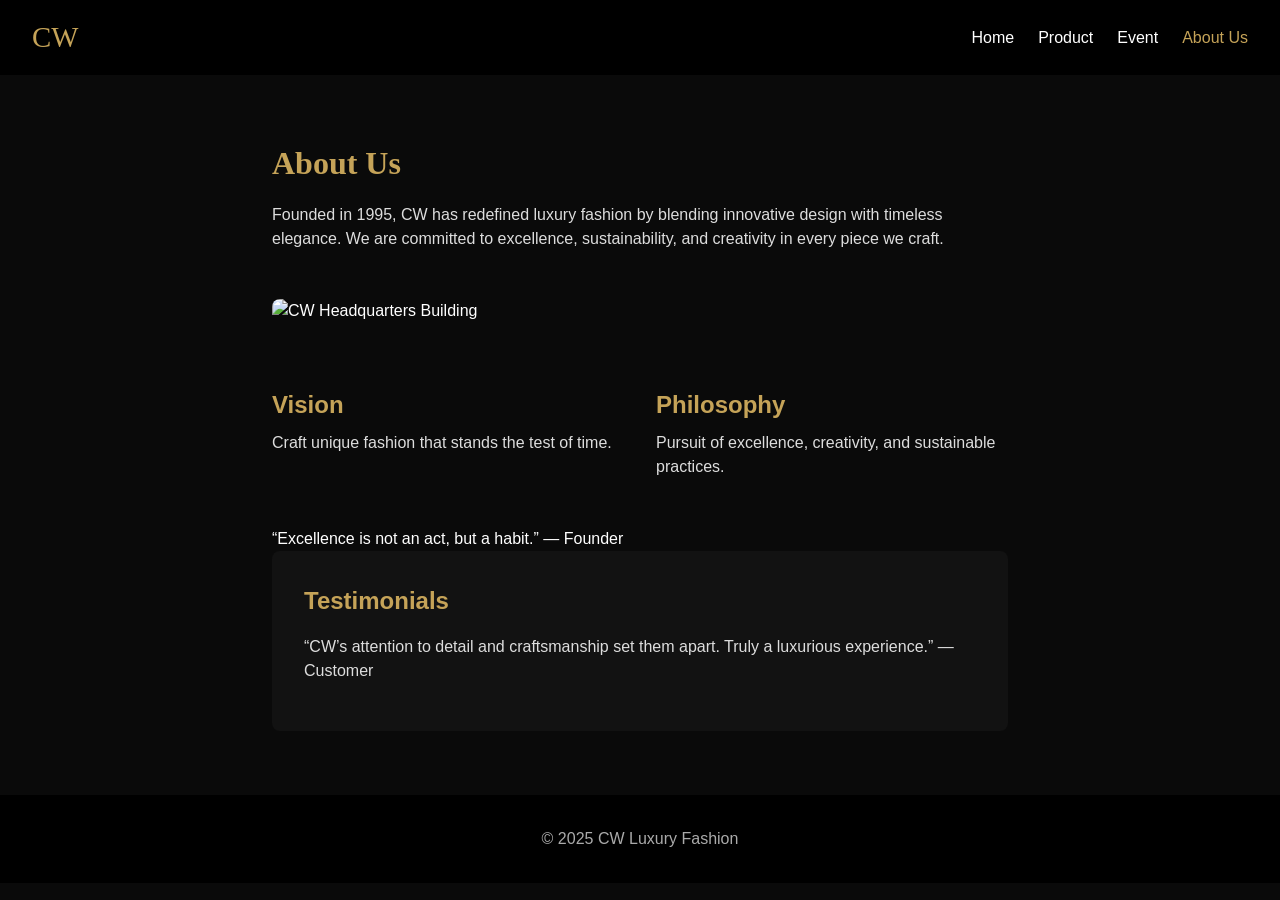
==== about.html @ 70b519a5 "Add files via upload" ====
<!DOCTYPE html>
<html lang="en">
<head>
  <meta charset="UTF-8"/>
  <meta name="viewport" content="width=device-width, initial-scale=1.0"/>
  <title>CW — About Us</title>
  <link rel="stylesheet" href="style.css"/>
</head>
<body>
  <!-- NAVBAR -->
  <header class="navbar">
    <div class="logo">CW</div>
    <button class="nav-toggle">☰</button>
    <nav class="nav-menu">
      <ul>
        <li><a href="index.html">Home</a></li>
        <li><a href="product.html">Product</a></li>
        <li><a href="event.html">Event</a></li>
        <li><a href="about.html" class="active">About Us</a></li>
      </ul>
    </nav>
  </header>

  <!-- MAIN CONTENT -->
  <main class="about-page">
    <h1>About Us</h1>
    <p>Founded in 1995, CW has redefined luxury fashion by blending innovative design with timeless elegance. We are committed to excellence, sustainability, and creativity in every piece we craft.</p>
    <img src="images/company-building.jpg" alt="CW Headquarters Building">
    <div class="vision-philosophy">
      <div>
        <h2>Vision</h2>
        <p>Craft unique fashion that stands the test of time.</p>
      </div>
      <div>
        <h2>Philosophy</h2>
        <p>Pursuit of excellence, creativity, and sustainable practices.</p>
      </div>
    </div>
    <blockquote>“Excellence is not an act, but a habit.” — Founder</blockquote>
    <section class="testimonials">
      <h2>Testimonials</h2>
      <p>“CW’s attention to detail and craftsmanship set them apart. Truly a luxurious experience.” — Customer</p>
    </section>
  </main>

  <!-- FOOTER -->
  <footer>
    <p>&copy; 2025 CW Luxury Fashion</p>
  </footer>

  <script src="js/script.js"></script>
</body>
</html>
---- style.css ----
/* ====================
   RESET & BASE STYLES
   ==================== */
   * {
    margin: 0;
    padding: 0;
    box-sizing: border-box;
  }
  body {
    font-family: 'Inter', sans-serif;
    background: #0A0A0A;
    color: #FFF;
    line-height: 1.5;
  }
  a {
    text-decoration: none;
    color: inherit;
  }
  
  /* ============
     NAVBAR
     ============ */
  .navbar {
    display: flex;
    align-items: center;
    justify-content: space-between;
    padding: 1rem 2rem;
    background: #000;
    position: sticky;
    top: 0;
    z-index: 10;
  }
  .logo {
    font-family: 'Playfair Display', serif;
    font-size: 1.8rem;
    color: #C5A358;
  }
  .nav-toggle {
    display: none;
    background: none;
    border: none;
    font-size: 1.5rem;
    color: #FFF;
    cursor: pointer;
  }
  .nav-menu ul {
    display: flex;
    list-style: none;
    gap: 1.5rem;
  }
  .nav-menu a {
    font-weight: 500;
    transition: color 0.3s;
  }
  .nav-menu a:hover,
  .nav-menu .active {
    color: #C5A358;
  }
  
  /* ============
     HERO SECTION
     ============ */
  .hero {
    position: relative;
    height: 80vh;
    display: flex;
    align-items: center;
    justify-content: center;
    text-align: center;
  }
  .hero-bg {
    position: absolute;
    inset: 0;
    background: url('../images/hero.jpg') center/cover no-repeat;
    opacity: 0.3;
  }
  .hero-text {
    position: relative;
    max-width: 700px;
  }
  .hero-text h1 {
    font-size: 3rem;
    margin-bottom: 1rem;
  }
  .hero-text p {
    margin-bottom: 1.5rem;
    font-size: 1.1rem;
    color: #DDD;
  }
  
  /* BUTTONS */
  .btn {
    display: inline-block;
    padding: 0.75rem 2rem;
    border: 2px solid #C5A358;
    color: #C5A358;
    transition: all 0.3s;
  }
  .btn:hover {
    background: #C5A358;
    color: #000;
  }
  .btn-secondary {
    display: inline-block;
    padding: 0.5rem 1.5rem;
    border: 2px solid #C5A358;
    color: #C5A358;
    transition: all 0.3s;
  }
  .btn-secondary:hover {
    background: #C5A358;
    color: #000;
  }
  
  /* ================
     ABOUT PREVIEW
     ================ */
  .about-preview {
    padding: 4rem 2rem;
    background: #121212;
    text-align: center;
  }
  .about-preview h2 {
    font-size: 2rem;
    margin-bottom: 1rem;
    color: #C5A358;
  }
  .about-preview p {
    max-width: 600px;
    margin: 0 auto 1.5rem;
    color: #DDD;
  }
  
  /* ===================
     NEW ARRIVALS SECTION
     =================== */
  .new-arrivals {
    padding: 4rem 2rem;
    background: #121212;
    text-align: center;
  }
  .new-arrivals h2 {
    font-size: 2rem;
    margin-bottom: 1.5rem;
    color: #C5A358;
  }
  .new-arrivals .grid {
    display: grid;
    gap: 1.5rem;
    grid-template-columns: repeat(auto-fit, minmax(200px, 1fr));
    margin-bottom: 2rem;
  }
  .new-arrivals .card {
    background: #1A1A1A;
    padding: 1rem;
    border-radius: 8px;
    overflow: hidden;
    transition: transform 0.3s;
  }
  .new-arrivals .card:hover {
    transform: translateY(-5px);
  }
  .new-arrivals .card img {
    width: 100%;
    border-radius: 6px;
  }
  .new-arrivals .card p {
    margin-top: 0.75rem;
    font-family: 'Playfair Display', serif;
    color: #FFF;
  }
  
  /* ====================
     PRODUCTS PAGE STYLES
     ==================== */
  .products-page {
    padding: 4rem 2rem;
    background: #0A0A0A;
  }
  .products-page h1 {
    text-align: center;
    margin-bottom: 2rem;
    font-family: 'Playfair Display', serif;
    font-size: 2.5rem;
    color: #C5A358;
  }
  .products-grid {
    display: grid;
    gap: 2rem;
    grid-template-columns: repeat(auto-fit, minmax(240px, 1fr));
    margin-bottom: 3rem;
  }
  .product-card {
    background: #121212;
    border: 1px solid #222;
    border-radius: 8px;
    overflow: hidden;
    transition: transform 0.3s, box-shadow 0.3s;
    text-align: center;
  }
  .product-card:hover {
    transform: translateY(-5px);
    box-shadow: 0 8px 20px rgba(0,0,0,0.5);
  }
  .product-card img {
    width: 100%;
    display: block;
    object-fit: cover;
  }
  .product-card h3 {
    margin: 1rem 0 0.5rem;
    font-family: 'Playfair Display', serif;
    font-size: 1.25rem;
    color: #FFF;
  }
  .product-card .price {
    color: #C5A358;
    margin-bottom: 0.5rem;
  }
  .product-card p.desc {
    margin: 0 0.5rem 1rem;
    font-size: 0.9rem;
    color: #AAA;
  }
  .product-card .btn-small {
    margin-bottom: 1rem;
  }
  
  /* ==============
     TRAILER SECTION
     ============== */
  .trailer {
    text-align: center;
    padding: 2rem;
    background: #121212;
    border-top: 1px solid #222;
  }
  .trailer h2 {
    font-family: 'Playfair Display', serif;
    color: #C5A358;
    margin-bottom: 1rem;
  }
  .trailer video {
    width: 100%;
    max-width: 640px;
    border-radius: 8px;
    box-shadow: 0 4px 12px rgba(0,0,0,0.5);
  }
  
  /* =====================
     PRODUCT DETAIL PAGE
     ===================== */
  .product-detail-page {
    padding: 4rem 2rem;
    background: #0A0A0A;
  }
  .detail-grid {
    display: grid;
    gap: 2rem;
    grid-template-columns: 1fr 1fr;
  }
  .detail-image img {
    width: 100%;
    border-radius: 8px;
  }
  .detail-info h1 {
    font-family: 'Playfair Display', serif;
    margin-bottom: 0.5rem;
    color: #FFF;
  }
  .detail-info .price {
    color: #C5A358;
    margin-bottom: 1rem;
    font-size: 1.2rem;
  }
  .detail-info p.desc {
    margin-bottom: 1.5rem;
    color: #DDD;
  }
  .sizes {
    margin-bottom: 1rem;
  }
  .sizes button {
    margin-right: 0.5rem;
    padding: 0.5rem 1rem;
    border: 1px solid #FFF;
    background: transparent;
    color: #FFF;
    cursor: pointer;
    transition: border-color 0.3s, color 0.3s;
  }
  .sizes button:hover,
  .sizes .active {
    border-color: #C5A358;
    color: #C5A358;
  }
  .quantity {
    display: flex;
    align-items: center;
    gap: 0.5rem;
    margin-bottom: 1rem;
  }
  .quantity input {
    width: 60px;
    text-align: center;
    padding: 0.25rem;
    border: 1px solid #333;
    background: #121212;
    color: #FFF;
    border-radius: 4px;
  }
  .quantity button {
    padding: 0.25rem 0.75rem;
    background: #222;
    color: #FFF;
    border: none;
    cursor: pointer;
  }
  
  /* ==============
   EVENT PAGE FORM
   ============== */
.event-page {
  max-width: 480px;
  margin: 2rem auto;
  background: #121212;
  padding: 2rem 1.5rem;
  border-radius: 8px;
}
.event-page h1 {
  color: #C5A358;
  text-align: center;
  margin-bottom: 1.5rem;
}

/* Label umum */
.event-page label {
  display: block;
  margin-bottom: 0.5rem;
  color: #FFF;
  font-weight: 500;
}

/* Input text, email, date */
.event-page input[type="text"],
.event-page input[type="email"],
.event-page input[type="date"] {
  width: 100%;
  padding: 0.5rem;
  margin-top: 0.25rem;
  background: #000;
  border: 1px solid #333;
  color: #FFF;
  border-radius: 4px;
}

/* Fieldset (gender) */
.event-page fieldset {
  border: 1px solid #333;
  border-radius: 4px;
  padding: 1rem;
  margin-bottom: 1rem;
  color: #FFF;
}
.event-page legend {
  padding: 0 0.5rem;
  font-weight: 500;
}
.event-page .gender-options {
  display: flex;
  gap: 1.5rem;
  margin-top: 0.5rem;
}
.event-page .gender-options label {
  display: flex;
  align-items: center;
  gap: 0.5rem;
  margin-bottom: 0;
}
.event-page .gender-options input {
  width: auto;
  margin: 0;
}

/* Checkbox terms */
.event-page .checkbox {
  display: flex;
  align-items: center;
  gap: 0.5rem;
  margin-bottom: 1rem;
}
.event-page .checkbox input {
  width: auto;
  margin: 0;
}

/* Submit button */
.event-page .btn {
  width: 100%;
  padding: 0.75rem;
  background: #C5A358;
  color: #000;
  border: none;
  font-weight: bold;
  border-radius: 4px;
  cursor: pointer;
  transition: background 0.3s;
}
.event-page .btn:hover {
  background: #e0ad3c;
}

  
  /* ==============
     ABOUT US PAGE
     ============== */
  .about-page {
    padding: 4rem 2rem;
    max-width: 800px;
    margin: 0 auto;
  }
  .about-page h1 {
    font-family: 'Playfair Display', serif;
    margin-bottom: 1rem;
    color: #C5A358;
  }
  .about-page p {
    margin-bottom: 1rem;
    color: #DDD;
  }
  .about-page img {
    width: 100%;
    border-radius: 8px;
    margin: 2rem 0;
  }
  .vision-philosophy {
    display: grid;
    grid-template-columns: 1fr 1fr;
    gap: 2rem;
    margin: 2rem 0;
  }
  .vision-philosophy h2 {
    color: #C5A358;
    margin-bottom: 0.5rem;
  }
  .vision-philosophy p {
    color: #DDD;
  }
  .testimonials {
    background: #121212;
    padding: 2rem;
    border-radius: 8px;
  }
  .testimonials h2 {
    color: #C5A358;
    margin-bottom: 1rem;
  }
  .testimonials p {
    color: #DDD;
  }
  
  /* =======
     FOOTER
     ======= */
  footer {
    text-align: center;
    padding: 2rem;
    background: #000;
    color: #AAA;
  }
  
  /* ==============
     RESPONSIVE RULES
     ============== */
  @media (max-width: 768px) {
    .nav-toggle {
      display: block;
    }
    .nav-menu {
      display: none;
      position: absolute;
      top: 100%;
      left: 0;
      right: 0;
      background: #000;
    }
    .nav-menu.open {
      display: block;
    }
    .nav-menu ul {
      flex-direction: column;
      padding: 1rem;
    }
    .hero-text h1 {
      font-size: 2rem;
    }
    .detail-grid,
    .products-grid,
    .vision-philosophy {
      grid-template-columns: 1fr;
    }
  }
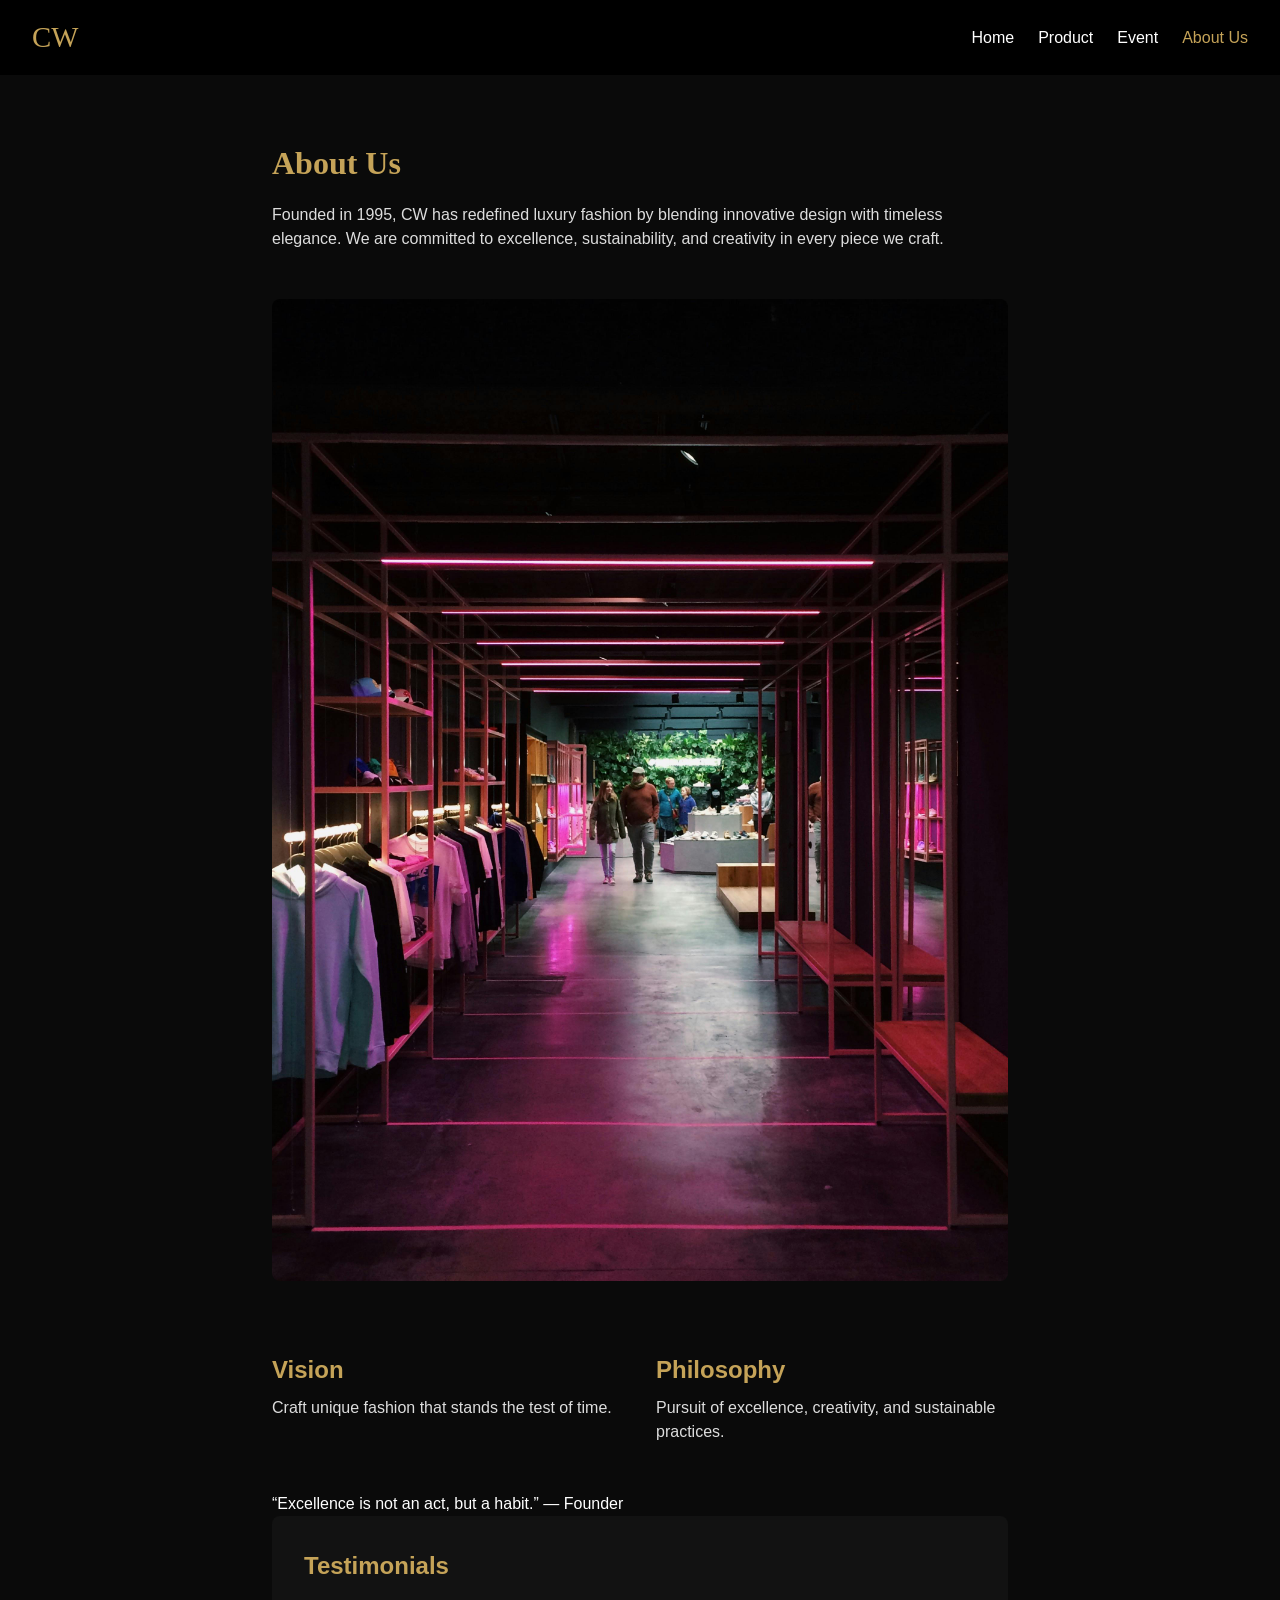
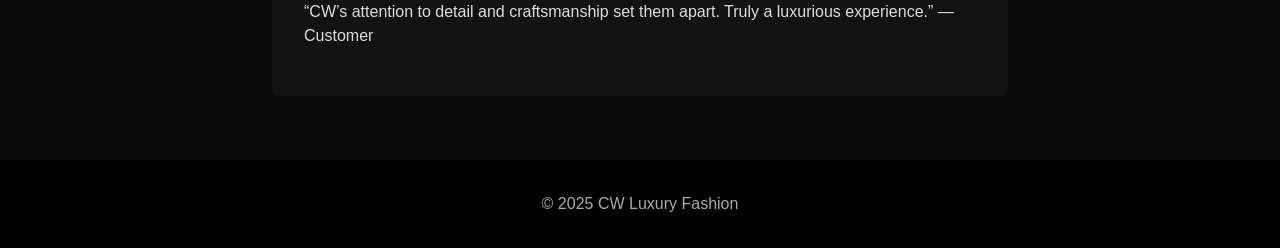
==== commit 51b6960d: "Update about.html" ====
--- a/about.html
+++ b/about.html
@@ -25,7 +25,7 @@
   <main class="about-page">
     <h1>About Us</h1>
     <p>Founded in 1995, CW has redefined luxury fashion by blending innovative design with timeless elegance. We are committed to excellence, sustainability, and creativity in every piece we craft.</p>
-    <img src="images/company-building.jpg" alt="CW Headquarters Building">
+    <img src="company-building.jpg" alt="CW Headquarters Building">
     <div class="vision-philosophy">
       <div>
         <h2>Vision</h2>
@@ -51,3 +51,4 @@
   <script src="js/script.js"></script>
 </body>
 </html>
+
